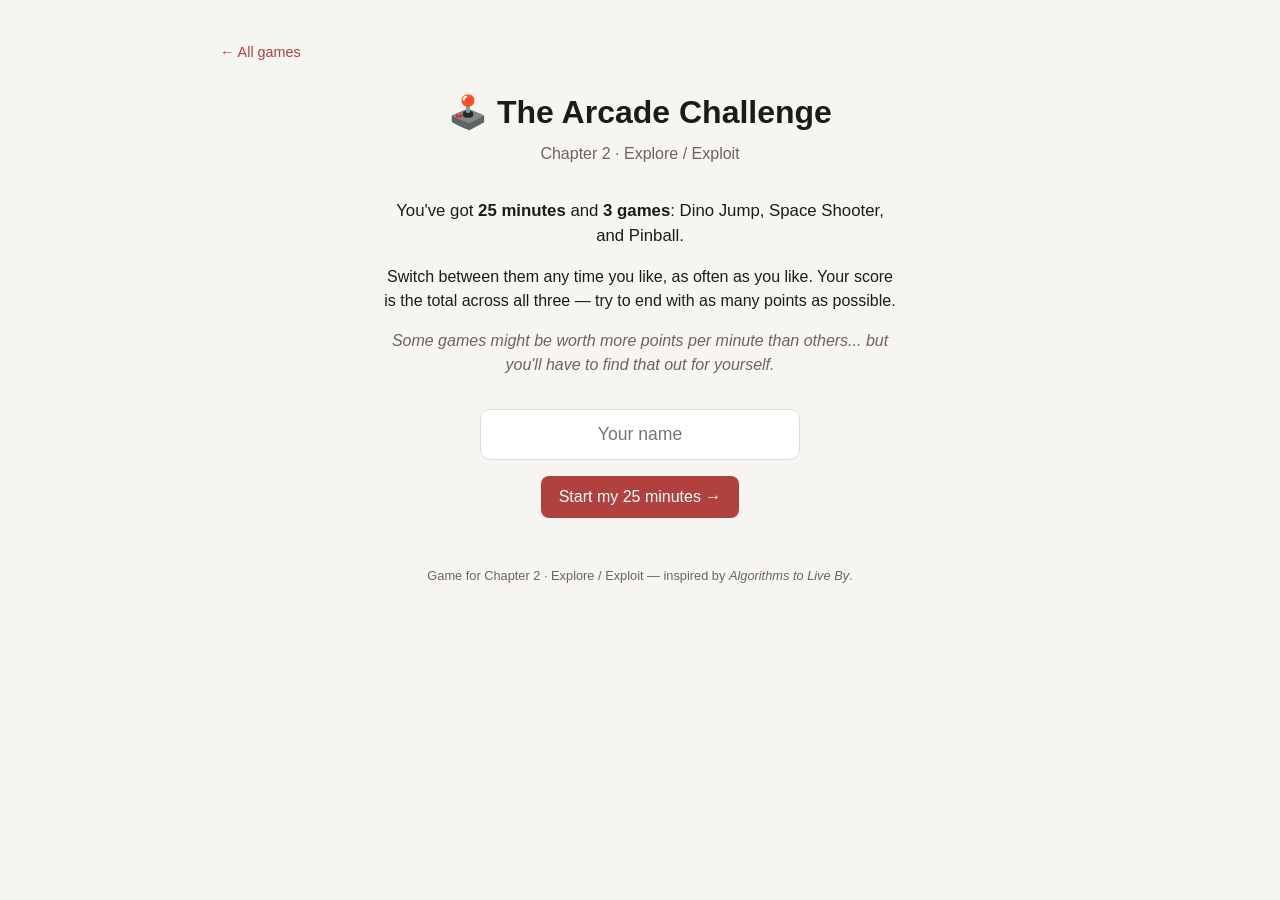
==== games/arcade/index.html @ 35232f70 "Add The Arcade Challenge for Chapter 2: Explore/Exploit Three offline-capable canvas mini-games (Din" ====
<!doctype html>
<html lang="en">
<head>
<meta charset="utf-8">
<meta name="viewport" content="width=device-width, initial-scale=1">
<title>The Arcade Challenge — Algorithms to Live By</title>
<link rel="stylesheet" href="../../assets/style.css">
<link rel="stylesheet" href="arcade.css">
</head>
<body>
<div class="wrap">
  <a class="back-link" href="../../index.html">&larr; All games</a>

  <header class="page-head">
    <h1>🕹️ The Arcade Challenge</h1>
    <p>Chapter 2 · Explore / Exploit</p>
  </header>

  <!-- ===== START SCREEN ===== -->
  <div class="start-screen" id="startScreen">
    <p style="font-size:1.05rem">You've got <strong>25 minutes</strong> and <strong>3 games</strong>: Dino Jump, Space Shooter, and Pinball.</p>
    <p>Switch between them any time you like, as often as you like. Your score is the total across all three — try to end with as many points as possible.</p>
    <p style="color:var(--muted);font-style:italic">Some games might be worth more points per minute than others... but you'll have to find that out for yourself.</p>
    <input type="text" id="nameInput" placeholder="Your name">
    <div>
      <button class="btn" id="startBtn">Start my 25 minutes →</button>
    </div>
  </div>

  <!-- ===== PLAY SCREEN ===== -->
  <div id="playScreen" style="display:none">
    <div class="arcade-header">
      <div class="arcade-stat">
        <span class="num" id="playerNameDisplay">—</span>
        <span class="label">Player</span>
      </div>
      <div class="arcade-stat timer" id="timerStat">
        <span class="num" id="timerDisplay">25:00</span>
        <span class="label">Time left</span>
      </div>
      <div class="arcade-stat">
        <span class="num" id="totalScoreDisplay">0</span>
        <span class="label">Total score</span>
      </div>
    </div>

    <div class="arcade-tabs">
      <button class="arcade-tab" data-game="dino">🦖 Dino Jump</button>
      <button class="arcade-tab" data-game="shooter">🚀 Space Shooter</button>
      <button class="arcade-tab" data-game="pinball">🕹️ Pinball</button>
    </div>

    <div class="arcade-stage" id="stageWrap"></div>
    <p class="arcade-help" id="helpText"></p>

    <div class="controls">
      <button class="btn secondary" id="endEarlyBtn">End session early</button>
    </div>
  </div>

  <!-- ===== END SCREEN ===== -->
  <div class="end-overlay" id="endScreen" style="display:none">
    <h2>⏰ Time's up, <span id="endName">—</span>!</h2>
    <div class="final-score-num" id="finalScore">0</div>
    <div class="write-down-note">✍️ Write this number down and tell your teacher — an award's on the line!</div>

    <div id="breakdownList"></div>

    <div class="controls">
      <button class="btn secondary" id="playAgainBtn">Play again →</button>
    </div>

    <p class="date-counter" id="roundDoneNote" style="display:none">Want to see why some games scored better? Ask your teacher for the password.</p>

    <div class="panel lock-panel" id="lockPanel" style="display:none">
      <div class="lock-icon">🔒</div>
      <h3>Ready to see how it's really done?</h3>
      <p>Ask your teacher for the password once everyone's had a go.</p>
      <div class="controls">
        <input type="password" class="password-input" id="passwordInput" placeholder="Password">
        <button class="btn" id="unlockBtn">Unlock</button>
      </div>
      <p class="lock-error" id="lockError" style="display:none">Not quite — try again.</p>
    </div>

    <div id="revealContent" style="display:none">
      <div class="panel" id="explainer" style="text-align:left">
        <h3>Chapter 2: Explore / Exploit</h3>
        <p>Every one of these three games was secretly worth a <strong>different number of points per hit</strong> — and that multiplier was reshuffled for every single player. You had no way to know which was best except by actually playing all three.</p>
        <p>This is exactly the dilemma computer scientists call the <strong>multi-armed bandit problem</strong>: you have several options with unknown payoffs, limited time, and every minute spent testing one option is a minute not spent cashing in on whatever you already know works. Spend too long exploring, and you waste your remaining time on games you already knew weren't great. Commit too early, and you might be grinding the worst one the whole time.</p>
        <ol class="steps-list">
          <li><strong>Explore</strong> early — try all three games briefly to get a feel for which one is paying out best.</li>
          <li><strong>Exploit</strong> once you're fairly confident — spend most of your remaining time on your current best guess.</li>
          <li>The less time you have left, the less exploring makes sense — a bad decision now has less time to be corrected.</li>
        </ol>
        <p id="yourMultipliers" style="font-style:italic"></p>
        <hr class="divider">
        <p style="font-size:0.85rem;color:var(--muted)"><strong>Where you see it:</strong> a streaming app deciding whether to recommend your favourite genre again or try something new. A doctor choosing a well-known treatment vs. a promising new one. A restaurant-goer deciding between their usual order and today's special.</p>
      </div>
    </div>
  </div>

  <footer class="site-foot">Game for Chapter 2 · Explore / Exploit — inspired by <em>Algorithms to Live By</em>.</footer>
</div>

<script src="../../assets/lock-shared.js"></script>
<script src="dino.js"></script>
<script src="shooter.js"></script>
<script src="pinball.js"></script>
<script>
const GAMES = {
  dino: { label: "🦖 Dino Jump", help: "Press Space, tap, or click to jump over the cacti.", w: 800, h: 300 },
  shooter: { label: "🚀 Space Shooter", help: "Move with the arrow keys, or drag your finger/mouse. Your ship fires on its own.", w: 800, h: 500 },
  pinball: { label: "🕹️ Pinball", help: "Left flipper: Z or ←. Right flipper: / or →. Or use the buttons below on a touch screen.", w: 500, h: 700 },
};
const SESSION_SECONDS = 25 * 60;

let playerName = "";
let totalScore = 0;
let perGame = { dino: 0, shooter: 0, pinball: 0 };
let multipliers = {};
let activeGame = null;
let currentModule = null;
let timeLeft = SESSION_SECONDS;
let timerId = null;

const startScreen = document.getElementById("startScreen");
const playScreen = document.getElementById("playScreen");
const endScreen = document.getElementById("endScreen");
const nameInput = document.getElementById("nameInput");
const startBtn = document.getElementById("startBtn");
const playerNameDisplay = document.getElementById("playerNameDisplay");
const timerDisplay = document.getElementById("timerDisplay");
const timerStat = document.getElementById("timerStat");
const totalScoreDisplay = document.getElementById("totalScoreDisplay");
const stageWrap = document.getElementById("stageWrap");
const helpText = document.getElementById("helpText");
const endEarlyBtn = document.getElementById("endEarlyBtn");
const endName = document.getElementById("endName");
const finalScoreEl = document.getElementById("finalScore");
const breakdownListEl = document.getElementById("breakdownList");
const playAgainBtn = document.getElementById("playAgainBtn");

const lock = initGameLock({
  game: "arcade",
  lockPanelEl: document.getElementById("lockPanel"),
  passwordInputEl: document.getElementById("passwordInput"),
  unlockBtnEl: document.getElementById("unlockBtn"),
  lockErrorEl: document.getElementById("lockError"),
  contentEl: document.getElementById("revealContent"),
  noteEl: document.getElementById("roundDoneNote"),
});

function shuffle(arr) {
  const a = arr.slice();
  for (let i = a.length - 1; i > 0; i--) {
    const j = Math.floor(Math.random() * (i + 1));
    [a[i], a[j]] = [a[j], a[i]];
  }
  return a;
}

function formatTime(sec) {
  const m = Math.floor(sec / 60);
  const s = sec % 60;
  return `${m}:${String(s).padStart(2, "0")}`;
}

function awardPoints(gameId, basePoints) {
  const pts = Math.round(basePoints * multipliers[gameId]);
  totalScore = Math.max(0, totalScore + pts);
  perGame[gameId] = Math.max(0, perGame[gameId] + pts);
  totalScoreDisplay.textContent = totalScore;
}

function stopCurrent() {
  if (currentModule) currentModule.stop();
  currentModule = null;
  stageWrap.innerHTML = "";
}

function switchTab(gameId) {
  stopCurrent();
  activeGame = gameId;
  document.querySelectorAll(".arcade-tab").forEach((btn) => {
    btn.classList.toggle("active", btn.dataset.game === gameId);
  });
  helpText.textContent = GAMES[gameId].help;

  const canvas = document.createElement("canvas");
  stageWrap.appendChild(canvas);

  const scoreCb = (pts) => awardPoints(gameId, pts);

  if (gameId === "dino") {
    currentModule = window.ArcadeDino;
    currentModule.start(canvas, scoreCb);
  } else if (gameId === "shooter") {
    currentModule = window.ArcadeShooter;
    currentModule.start(canvas, scoreCb);
  } else {
    const padWrap = document.createElement("div");
    padWrap.className = "on-screen-controls";
    const leftBtn = document.createElement("button");
    leftBtn.className = "control-pad-btn";
    leftBtn.textContent = "◀";
    leftBtn.type = "button";
    const rightBtn = document.createElement("button");
    rightBtn.className = "control-pad-btn";
    rightBtn.textContent = "▶";
    rightBtn.type = "button";
    padWrap.appendChild(leftBtn);
    padWrap.appendChild(rightBtn);
    stageWrap.appendChild(padWrap);

    currentModule = window.ArcadePinball;
    currentModule.start(canvas, scoreCb, { leftBtn, rightBtn });
  }
}

document.querySelectorAll(".arcade-tab").forEach((btn) => {
  btn.addEventListener("click", () => switchTab(btn.dataset.game));
});

function tick() {
  timeLeft -= 1;
  timerDisplay.textContent = formatTime(Math.max(0, timeLeft));
  timerStat.classList.toggle("low", timeLeft <= 60);
  if (timeLeft <= 0) endSession();
}

function startSession() {
  playerName = nameInput.value.trim() || "Player";
  totalScore = 0;
  perGame = { dino: 0, shooter: 0, pinball: 0 };
  const levels = shuffle([0.6, 1.0, 1.8]);
  multipliers = { dino: levels[0], shooter: levels[1], pinball: levels[2] };
  timeLeft = SESSION_SECONDS;

  playerNameDisplay.textContent = playerName;
  totalScoreDisplay.textContent = "0";
  timerDisplay.textContent = formatTime(timeLeft);
  timerStat.classList.remove("low");

  startScreen.style.display = "none";
  endScreen.style.display = "none";
  playScreen.style.display = "block";

  switchTab("dino");
  timerId = setInterval(tick, 1000);
}

function endSession() {
  clearInterval(timerId);
  timerId = null;
  stopCurrent();
  playScreen.style.display = "none";
  endScreen.style.display = "block";

  endName.textContent = playerName;
  finalScoreEl.textContent = totalScore;
  breakdownListEl.innerHTML = "";
  Object.entries(GAMES).forEach(([id, g]) => {
    const row = document.createElement("div");
    row.className = "breakdown-row";
    row.innerHTML = `<span>${g.label}</span><span><strong>${perGame[id]}</strong></span>`;
    breakdownListEl.appendChild(row);
  });

  document.getElementById("yourMultipliers").textContent =
    `Your hidden multipliers this round: Dino Jump ×${multipliers.dino}, Space Shooter ×${multipliers.shooter}, Pinball ×${multipliers.pinball}.`;

  document.getElementById("roundDoneNote").style.display = lock.isUnlocked() ? "none" : "block";
  lock.reveal();
}

startBtn.addEventListener("click", startSession);
nameInput.addEventListener("keydown", (e) => { if (e.key === "Enter") startSession(); });
endEarlyBtn.addEventListener("click", () => {
  if (confirm("End your session now? Your final score will be locked in.")) endSession();
});
playAgainBtn.addEventListener("click", () => {
  endScreen.style.display = "none";
  startScreen.style.display = "block";
});
</script>
</body>
</html>
---- assets/style.css ----
:root {
  --bg: #f7f5f2;
  --panel: #ffffff;
  --ink: #1c1b1a;
  --muted: #6b6560;
  --accent: #b0413e;
  --accent-ink: #ffffff;
  --border: #e3ddd4;
  --cell: #d8d2c8;
  --cell-ink: #f7f5f2;
  --good: #2f6f4f;
  --bad: #b0413e;
  --code-bg: #1c1b1a;
  --code-ink: #f0e9df;
  font-family: -apple-system, "Segoe UI", Helvetica, Arial, sans-serif;
}

* { box-sizing: border-box; }

body {
  margin: 0;
  background: var(--bg);
  color: var(--ink);
  line-height: 1.5;
}

.wrap {
  max-width: 880px;
  margin: 0 auto;
  padding: 2.5rem 1.25rem 4rem;
}

a { color: var(--accent); }

header.page-head {
  text-align: center;
  margin-bottom: 2rem;
}

header.page-head h1 {
  font-size: 2rem;
  margin: 0 0 0.4rem;
}

header.page-head p {
  color: var(--muted);
  margin: 0.2rem 0;
}

.back-link {
  display: inline-block;
  margin-bottom: 1.5rem;
  font-size: 0.9rem;
  text-decoration: none;
}

.card-grid {
  display: grid;
  grid-template-columns: repeat(auto-fit, minmax(220px, 1fr));
  gap: 1rem;
  margin-top: 2rem;
}

.card {
  background: var(--panel);
  border: 1px solid var(--border);
  border-radius: 10px;
  padding: 1.25rem;
  text-decoration: none;
  color: var(--ink);
  display: block;
  transition: transform 0.12s ease, box-shadow 0.12s ease;
}

.card:hover {
  transform: translateY(-2px);
  box-shadow: 0 6px 16px rgba(0,0,0,0.08);
}

.card.locked {
  opacity: 0.55;
  pointer-events: none;
}

.card h3 {
  margin: 0 0 0.35rem;
  font-size: 1.05rem;
}

.card p {
  margin: 0;
  color: var(--muted);
  font-size: 0.9rem;
}

.tag {
  display: inline-block;
  font-size: 0.7rem;
  text-transform: uppercase;
  letter-spacing: 0.04em;
  background: var(--border);
  color: var(--muted);
  border-radius: 999px;
  padding: 0.15rem 0.55rem;
  margin-bottom: 0.6rem;
}

.panel {
  background: var(--panel);
  border: 1px solid var(--border);
  border-radius: 10px;
  padding: 1.5rem;
  margin: 1.5rem 0;
}

.grid {
  display: grid;
  grid-template-columns: repeat(7, 1fr);
  gap: 0.5rem;
  margin: 1.5rem 0;
}

.cell {
  background: var(--cell);
  color: var(--cell-ink);
  border: none;
  border-radius: 6px;
  aspect-ratio: 1 / 1;
  display: flex;
  flex-direction: column;
  align-items: center;
  justify-content: center;
  font-size: 0.85rem;
  cursor: pointer;
  transition: background 0.1s ease;
}

.cell:hover:not(:disabled) { background: #c5beb2; }

.cell:disabled {
  background: var(--panel);
  color: var(--ink);
  cursor: default;
  border: 1px solid var(--border);
}

.cell .value {
  font-size: 1.1rem;
  font-weight: 700;
}

.cell.checked { border: 2px solid var(--accent); }

.controls {
  display: flex;
  flex-wrap: wrap;
  gap: 0.6rem;
  align-items: center;
  justify-content: center;
  margin: 1rem 0;
}

button.btn {
  font: inherit;
  background: var(--accent);
  color: var(--accent-ink);
  border: none;
  border-radius: 8px;
  padding: 0.55rem 1.1rem;
  cursor: pointer;
}

button.btn.secondary {
  background: transparent;
  color: var(--accent);
  border: 1px solid var(--accent);
}

button.btn:disabled {
  opacity: 0.4;
  cursor: default;
}

.score-row {
  display: flex;
  justify-content: center;
  gap: 2rem;
  text-align: center;
  margin: 1rem 0;
}

.score-row .num {
  font-size: 1.8rem;
  font-weight: 700;
  display: block;
}

.score-row .label {
  color: var(--muted);
  font-size: 0.8rem;
  text-transform: uppercase;
  letter-spacing: 0.03em;
}

.result-banner {
  text-align: center;
  font-weight: 600;
  padding: 0.75rem;
  border-radius: 8px;
  margin: 1rem 0;
}

.result-banner.correct { background: #e4f0e9; color: var(--good); }
.result-banner.wrong { background: #f6e4e3; color: var(--bad); }

.code-compare {
  display: grid;
  grid-template-columns: 1fr 1fr;
  gap: 1rem;
  margin-top: 1rem;
}

@media (max-width: 640px) {
  .code-compare { grid-template-columns: 1fr; }
  .grid { grid-template-columns: repeat(5, 1fr); }
}

.code-block h4 {
  margin: 0 0 0.4rem;
  font-size: 0.95rem;
}

.code-block .complexity {
  color: var(--muted);
  font-size: 0.8rem;
  margin: 0.2rem 0 0.5rem;
}

pre {
  background: var(--code-bg);
  color: var(--code-ink);
  border-radius: 8px;
  padding: 1rem;
  overflow-x: auto;
  font-size: 0.85rem;
  margin: 0;
}

hr.divider {
  border: none;
  border-top: 1px solid var(--border);
  margin: 2rem 0;
}

.steps-list {
  padding-left: 1.2rem;
  margin: 0.5rem 0;
}

.steps-list li { margin-bottom: 0.7rem; }

.candidate-card {
  background: var(--panel);
  border: 1px solid var(--border);
  border-radius: 14px;
  padding: 2rem 1.5rem;
  text-align: center;
  max-width: 420px;
  margin: 1.5rem auto;
}

.candidate-card .name {
  font-size: 1.4rem;
  font-weight: 700;
  margin-bottom: 0.3rem;
}

.candidate-card .bio {
  color: var(--muted);
  margin-bottom: 1.25rem;
  min-height: 2.6em;
}

.candidate-card .score-label {
  font-size: 0.7rem;
  text-transform: uppercase;
  letter-spacing: 0.04em;
  color: var(--muted);
}

.candidate-card .score {
  font-size: 2.6rem;
  font-weight: 800;
  color: var(--accent);
  line-height: 1.1;
}

.date-counter {
  text-align: center;
  color: var(--muted);
  font-size: 0.9rem;
  margin-bottom: 0.25rem;
}

.history-strip {
  display: flex;
  flex-wrap: wrap;
  gap: 0.4rem;
  justify-content: center;
  margin: 1rem 0 1.5rem;
}

.history-chip {
  background: var(--cell);
  color: var(--cell-ink);
  border-radius: 999px;
  padding: 0.3rem 0.7rem;
  font-size: 0.8rem;
  font-weight: 600;
}

.history-chip.best-so-far {
  background: var(--accent);
  color: var(--accent-ink);
}

.results-list {
  list-style: none;
  padding: 0;
  margin: 1rem 0;
  display: flex;
  flex-direction: column;
  gap: 0.4rem;
}

.results-row {
  display: flex;
  justify-content: space-between;
  align-items: center;
  padding: 0.55rem 0.9rem;
  border-radius: 8px;
  background: var(--panel);
  border: 1px solid var(--border);
  font-size: 0.95rem;
}

.results-row.chosen {
  border-color: var(--accent);
  background: #f6e9e8;
  font-weight: 700;
}

.results-row .row-name { text-align: left; }
.results-row .row-score { font-weight: 700; }

.lock-panel {
  text-align: center;
}

.lock-panel .lock-icon {
  font-size: 2rem;
  margin-bottom: 0.5rem;
}

input.password-input {
  font: inherit;
  padding: 0.55rem 0.9rem;
  border: 1px solid var(--border);
  border-radius: 8px;
  background: var(--bg);
  color: var(--ink);
  max-width: 200px;
  text-align: center;
}

.lock-error {
  color: var(--bad);
  font-size: 0.85rem;
  margin-top: 0.5rem;
}

.choice-row {
  display: flex;
  flex-wrap: wrap;
  gap: 0.6rem;
  justify-content: center;
  margin: 1rem 0 1.5rem;
}

.choice-btn {
  font: inherit;
  background: var(--panel);
  color: var(--ink);
  border: 1.5px solid var(--border);
  border-radius: 10px;
  padding: 0.7rem 1.1rem;
  cursor: pointer;
  text-align: center;
  min-width: 6.5rem;
}

.choice-btn .choice-title { font-weight: 700; display: block; }
.choice-btn .choice-sub { font-size: 0.75rem; color: var(--muted); display: block; margin-top: 0.15rem; }

.choice-btn.selected {
  border-color: var(--accent);
  background: #f6e9e8;
}

.spot-strip {
  display: flex;
  gap: 0.35rem;
  justify-content: center;
  flex-wrap: wrap;
  margin: 1rem 0 1.5rem;
}

.spot-chip {
  width: 2.1rem;
  height: 2.1rem;
  border-radius: 6px;
  display: flex;
  align-items: center;
  justify-content: center;
  font-size: 0.75rem;
  font-weight: 700;
  background: var(--cell);
  color: var(--cell-ink);
}

.spot-chip.taken { background: #cbb9b6; color: #5a3f3d; }
.spot-chip.free { background: var(--good); color: #fff; }
.spot-chip.parked { background: var(--accent); color: #fff; outline: 2px solid var(--ink); }
.spot-chip.current { outline: 2px solid var(--accent); }

.big-stat {
  text-align: center;
  margin: 1.25rem 0;
}

.big-stat .num {
  font-size: 3rem;
  font-weight: 800;
  color: var(--accent);
  line-height: 1;
  display: block;
  font-variant-numeric: tabular-nums;
}

.big-stat .label {
  color: var(--muted);
  font-size: 0.85rem;
  text-transform: uppercase;
  letter-spacing: 0.04em;
}

.bank-row {
  display: flex;
  justify-content: center;
  gap: 2.5rem;
  margin: 1.25rem 0;
}

.streak-track {
  display: flex;
  gap: 0.35rem;
  justify-content: center;
  flex-wrap: wrap;
  margin: 1rem 0 1.5rem;
}

.streak-node {
  width: 2.4rem;
  height: 2.4rem;
  border-radius: 50%;
  display: flex;
  align-items: center;
  justify-content: center;
  font-size: 0.85rem;
  font-weight: 700;
  background: var(--cell);
  color: var(--cell-ink);
  border: 2px solid var(--border);
}

.streak-node.win { background: var(--good); color: #fff; border-color: var(--good); }
.streak-node.lose { background: var(--bad); color: #fff; border-color: var(--bad); }
.streak-node.pending { background: var(--panel); border-style: dashed; }

footer.site-foot {
  text-align: center;
  color: var(--muted);
  font-size: 0.8rem;
  margin-top: 3rem;
}
---- games/arcade/arcade.css ----
.arcade-header {
  position: sticky;
  top: 0;
  z-index: 10;
  display: flex;
  justify-content: space-between;
  align-items: center;
  flex-wrap: wrap;
  gap: 0.75rem;
  background: var(--panel);
  border: 1px solid var(--border);
  border-radius: 10px;
  padding: 0.75rem 1.1rem;
  margin-bottom: 1rem;
}

.arcade-stat { text-align: center; }
.arcade-stat .num {
  font-size: 1.5rem;
  font-weight: 800;
  color: var(--accent);
  line-height: 1;
  display: block;
  font-variant-numeric: tabular-nums;
}
.arcade-stat .label {
  font-size: 0.68rem;
  text-transform: uppercase;
  letter-spacing: 0.04em;
  color: var(--muted);
}

.arcade-stat.timer .num { color: var(--ink); }
.arcade-stat.timer.low .num { color: var(--bad); }

.arcade-tabs {
  display: flex;
  gap: 0.5rem;
  margin-bottom: 1rem;
  flex-wrap: wrap;
  justify-content: center;
}

.arcade-tab {
  font: inherit;
  background: var(--panel);
  border: 1.5px solid var(--border);
  border-radius: 10px;
  padding: 0.6rem 1.1rem;
  cursor: pointer;
  font-weight: 600;
  color: var(--ink);
}

.arcade-tab.active {
  border-color: var(--accent);
  background: #f6e9e8;
  color: var(--accent);
}

.arcade-stage {
  display: flex;
  flex-direction: column;
  align-items: center;
  margin: 0 auto 1rem;
}

.arcade-stage canvas {
  max-width: 100%;
  background: #10141c;
  border-radius: 12px;
  border: 1px solid var(--border);
  touch-action: none;
  display: block;
}

.arcade-help {
  text-align: center;
  color: var(--muted);
  font-size: 0.85rem;
  margin: -0.5rem 0 1.5rem;
}

.start-screen, .end-overlay {
  text-align: center;
  max-width: 32rem;
  margin: 2rem auto;
}

.start-screen input[type="text"] {
  font: inherit;
  font-size: 1.1rem;
  padding: 0.7rem 1rem;
  border: 1.5px solid var(--border);
  border-radius: 10px;
  width: 100%;
  max-width: 20rem;
  text-align: center;
  margin: 1rem 0;
}

.final-score-num {
  font-size: 4.5rem;
  font-weight: 800;
  color: var(--accent);
  line-height: 1;
  margin: 0.5rem 0;
  font-variant-numeric: tabular-nums;
}

.breakdown-row {
  display: flex;
  justify-content: space-between;
  padding: 0.5rem 0.9rem;
  border-radius: 8px;
  background: var(--panel);
  border: 1px solid var(--border);
  margin: 0.4rem 0;
  font-size: 0.95rem;
}

.write-down-note {
  background: #fbf0ce;
  border: 1px solid #e3c65c;
  border-radius: 10px;
  padding: 0.9rem 1.1rem;
  font-weight: 600;
  margin: 1.2rem 0;
}

.on-screen-controls {
  display: flex;
  justify-content: center;
  gap: 1rem;
  margin: 0.75rem 0 1.5rem;
}

.control-pad-btn {
  font-size: 1.6rem;
  width: 3.2rem;
  height: 3.2rem;
  border-radius: 50%;
  border: 1.5px solid var(--border);
  background: var(--panel);
  cursor: pointer;
  user-select: none;
}

.control-pad-btn:active { background: #f6e9e8; border-color: var(--accent); }
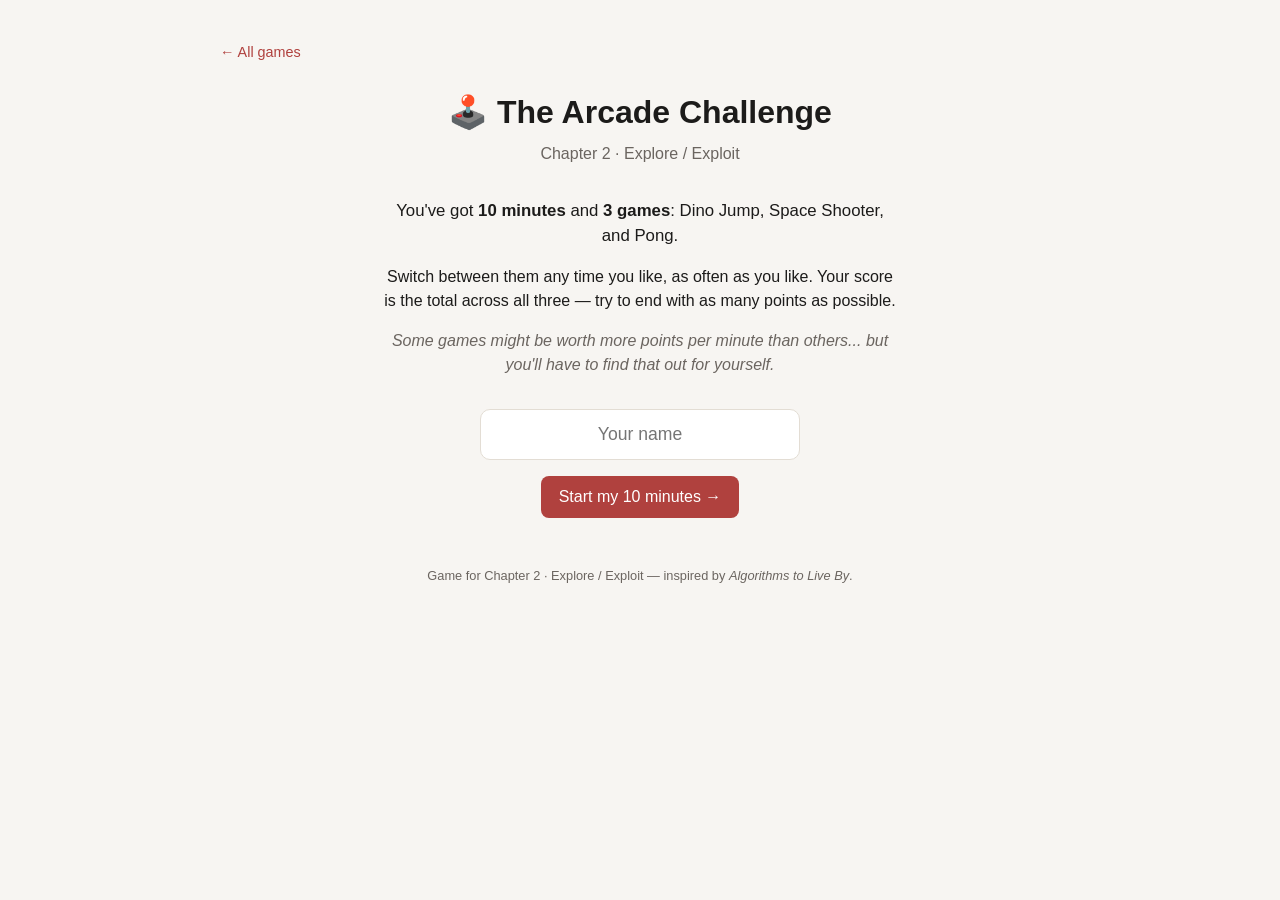
==== commit f6281d30: "Swap Pinball for Pong, cut session to 10 min, add regret stat Pinball's flipper physics was the shak" ====
--- a/games/arcade/index.html
+++ b/games/arcade/index.html
@@ -18,12 +18,12 @@
 
   <!-- ===== START SCREEN ===== -->
   <div class="start-screen" id="startScreen">
-    <p style="font-size:1.05rem">You've got <strong>25 minutes</strong> and <strong>3 games</strong>: Dino Jump, Space Shooter, and Pinball.</p>
+    <p style="font-size:1.05rem">You've got <strong>10 minutes</strong> and <strong>3 games</strong>: Dino Jump, Space Shooter, and Pong.</p>
     <p>Switch between them any time you like, as often as you like. Your score is the total across all three — try to end with as many points as possible.</p>
     <p style="color:var(--muted);font-style:italic">Some games might be worth more points per minute than others... but you'll have to find that out for yourself.</p>
     <input type="text" id="nameInput" placeholder="Your name">
     <div>
-      <button class="btn" id="startBtn">Start my 25 minutes →</button>
+      <button class="btn" id="startBtn">Start my 10 minutes →</button>
     </div>
   </div>
 
@@ -47,7 +47,7 @@
     <div class="arcade-tabs">
       <button class="arcade-tab" data-game="dino">🦖 Dino Jump</button>
       <button class="arcade-tab" data-game="shooter">🚀 Space Shooter</button>
-      <button class="arcade-tab" data-game="pinball">🕹️ Pinball</button>
+      <button class="arcade-tab" data-game="pong">🏓 Pong</button>
     </div>
 
     <div class="arcade-stage" id="stageWrap"></div>
@@ -95,6 +95,10 @@
         </ol>
         <p id="yourMultipliers" style="font-style:italic"></p>
         <hr class="divider">
+        <h3>Your regret, quantified</h3>
+        <p>Computer scientists call the gap between what you actually scored and what you <em>could</em> have scored (if you'd known the best game from second one) your <strong>regret</strong>. You can't get it to zero — some exploring is always necessary — but a good strategy keeps it small.</p>
+        <p id="regretExplain" style="font-style:italic"></p>
+        <hr class="divider">
         <p style="font-size:0.85rem;color:var(--muted)"><strong>Where you see it:</strong> a streaming app deciding whether to recommend your favourite genre again or try something new. A doctor choosing a well-known treatment vs. a promising new one. A restaurant-goer deciding between their usual order and today's special.</p>
       </div>
     </div>
@@ -106,18 +110,20 @@
 <script src="../../assets/lock-shared.js"></script>
 <script src="dino.js"></script>
 <script src="shooter.js"></script>
-<script src="pinball.js"></script>
+<script src="pong.js"></script>
 <script>
 const GAMES = {
   dino: { label: "🦖 Dino Jump", help: "Press Space, tap, or click to jump over the cacti.", w: 800, h: 300 },
   shooter: { label: "🚀 Space Shooter", help: "Move with the arrow keys, or drag your finger/mouse. Your ship fires on its own.", w: 800, h: 500 },
-  pinball: { label: "🕹️ Pinball", help: "Left flipper: Z or ←. Right flipper: / or →. Or use the buttons below on a touch screen.", w: 500, h: 700 },
+  pong: { label: "🏓 Pong", help: "Move with the arrow keys, or drag your finger/mouse. Return the ball to score.", w: 800, h: 500 },
 };
-const SESSION_SECONDS = 25 * 60;
+const SESSION_SECONDS = 10 * 60;
+const RESULT_KEY = "atlb_arcade_result";
 
 let playerName = "";
 let totalScore = 0;
-let perGame = { dino: 0, shooter: 0, pinball: 0 };
+let perGame = { dino: 0, shooter: 0, pong: 0 };
+let gameSeconds = { dino: 0, shooter: 0, pong: 0 };
 let multipliers = {};
 let activeGame = null;
 let currentModule = null;
@@ -194,28 +200,12 @@
 
   if (gameId === "dino") {
     currentModule = window.ArcadeDino;
-    currentModule.start(canvas, scoreCb);
   } else if (gameId === "shooter") {
     currentModule = window.ArcadeShooter;
-    currentModule.start(canvas, scoreCb);
   } else {
-    const padWrap = document.createElement("div");
-    padWrap.className = "on-screen-controls";
-    const leftBtn = document.createElement("button");
-    leftBtn.className = "control-pad-btn";
-    leftBtn.textContent = "◀";
-    leftBtn.type = "button";
-    const rightBtn = document.createElement("button");
-    rightBtn.className = "control-pad-btn";
-    rightBtn.textContent = "▶";
-    rightBtn.type = "button";
-    padWrap.appendChild(leftBtn);
-    padWrap.appendChild(rightBtn);
-    stageWrap.appendChild(padWrap);
-
-    currentModule = window.ArcadePinball;
-    currentModule.start(canvas, scoreCb, { leftBtn, rightBtn });
+    currentModule = window.ArcadePong;
   }
+  currentModule.start(canvas, scoreCb);
 }
 
 document.querySelectorAll(".arcade-tab").forEach((btn) => {
@@ -224,17 +214,20 @@
 
 function tick() {
   timeLeft -= 1;
+  gameSeconds[activeGame] += 1;
   timerDisplay.textContent = formatTime(Math.max(0, timeLeft));
   timerStat.classList.toggle("low", timeLeft <= 60);
   if (timeLeft <= 0) endSession();
 }
 
 function startSession() {
+  localStorage.removeItem(RESULT_KEY);
   playerName = nameInput.value.trim() || "Player";
   totalScore = 0;
-  perGame = { dino: 0, shooter: 0, pinball: 0 };
+  perGame = { dino: 0, shooter: 0, pong: 0 };
+  gameSeconds = { dino: 0, shooter: 0, pong: 0 };
   const levels = shuffle([0.6, 1.0, 1.8]);
-  multipliers = { dino: levels[0], shooter: levels[1], pinball: levels[2] };
+  multipliers = { dino: levels[0], shooter: levels[1], pong: levels[2] };
   timeLeft = SESSION_SECONDS;
 
   playerNameDisplay.textContent = playerName;
@@ -250,28 +243,49 @@
   timerId = setInterval(tick, 1000);
 }
 
+function renderEndScreen(result) {
+  endName.textContent = result.playerName;
+  finalScoreEl.textContent = result.totalScore;
+  breakdownListEl.innerHTML = "";
+  Object.entries(GAMES).forEach(([id, g]) => {
+    const secs = result.gameSeconds[id];
+    const rate = secs > 0 ? (result.perGame[id] / secs * 60).toFixed(1) : "—";
+    const row = document.createElement("div");
+    row.className = "breakdown-row";
+    row.innerHTML = `<span>${g.label} <span style="color:var(--muted);font-weight:400">(${rate === "—" ? "not played" : rate + " pts/min"})</span></span><span><strong>${result.perGame[id]}</strong></span>`;
+    breakdownListEl.appendChild(row);
+  });
+
+  document.getElementById("yourMultipliers").textContent =
+    `Your hidden multipliers this round: Dino Jump ×${result.multipliers.dino}, Space Shooter ×${result.multipliers.shooter}, Pong ×${result.multipliers.pong}.`;
+
+  const rates = Object.keys(GAMES)
+    .filter((id) => result.gameSeconds[id] > 0)
+    .map((id) => result.perGame[id] / result.gameSeconds[id]);
+  const bestRate = rates.length ? Math.max(...rates) : 0;
+  const hypothetical = Math.round(bestRate * SESSION_SECONDS);
+  const gap = hypothetical - result.totalScore;
+  document.getElementById("regretExplain").textContent =
+    gap <= 3
+      ? `You barely left anything on the table — your final score of ${result.totalScore} is close to the ${hypothetical} you'd have gotten by spending the whole session on your best-scoring game. You found it fast!`
+      : `If you'd spent the full 10 minutes purely on your best-scoring game, you'd have scored around ${hypothetical}. Your actual score was ${result.totalScore} — that ${gap}-point gap is your regret, and it's the real cost of the time you spent exploring.`;
+
+  document.getElementById("roundDoneNote").style.display = lock.isUnlocked() ? "none" : "block";
+  lock.reveal();
+
+  startScreen.style.display = "none";
+  playScreen.style.display = "none";
+  endScreen.style.display = "block";
+}
+
 function endSession() {
   clearInterval(timerId);
   timerId = null;
   stopCurrent();
-  playScreen.style.display = "none";
-  endScreen.style.display = "block";
-
-  endName.textContent = playerName;
-  finalScoreEl.textContent = totalScore;
-  breakdownListEl.innerHTML = "";
-  Object.entries(GAMES).forEach(([id, g]) => {
-    const row = document.createElement("div");
-    row.className = "breakdown-row";
-    row.innerHTML = `<span>${g.label}</span><span><strong>${perGame[id]}</strong></span>`;
-    breakdownListEl.appendChild(row);
-  });
-
-  document.getElementById("yourMultipliers").textContent =
-    `Your hidden multipliers this round: Dino Jump ×${multipliers.dino}, Space Shooter ×${multipliers.shooter}, Pinball ×${multipliers.pinball}.`;
-
-  document.getElementById("roundDoneNote").style.display = lock.isUnlocked() ? "none" : "block";
-  lock.reveal();
+
+  const result = { playerName, totalScore, perGame, gameSeconds, multipliers };
+  localStorage.setItem(RESULT_KEY, JSON.stringify(result));
+  renderEndScreen(result);
 }
 
 startBtn.addEventListener("click", startSession);
@@ -280,9 +294,22 @@
   if (confirm("End your session now? Your final score will be locked in.")) endSession();
 });
 playAgainBtn.addEventListener("click", () => {
+  localStorage.removeItem(RESULT_KEY);
   endScreen.style.display = "none";
   startScreen.style.display = "block";
 });
+
+// If a finished session exists (e.g. the page got reloaded), show that result
+// screen instead of dumping the student back to a blank start screen.
+(function restoreResultIfAny() {
+  const saved = localStorage.getItem(RESULT_KEY);
+  if (!saved) return;
+  try {
+    renderEndScreen(JSON.parse(saved));
+  } catch (e) {
+    localStorage.removeItem(RESULT_KEY);
+  }
+})();
 </script>
 </body>
 </html>
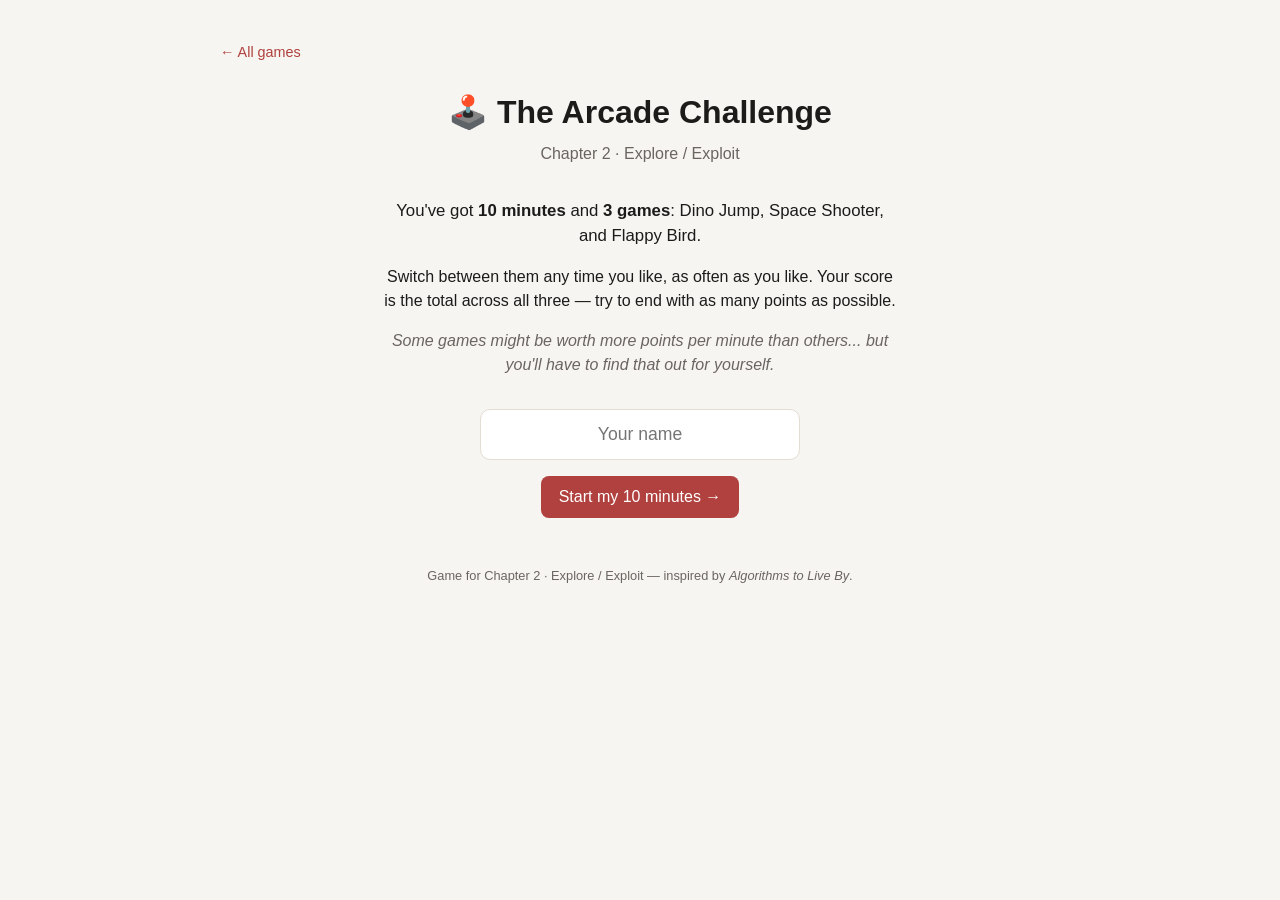
==== commit 5031c82b: "Buff Space Shooter's threat, replace Pong with Flappy Bird Space Shooter's diver enemies had a homin" ====
--- a/games/arcade/index.html
+++ b/games/arcade/index.html
@@ -18,7 +18,7 @@
 
   <!-- ===== START SCREEN ===== -->
   <div class="start-screen" id="startScreen">
-    <p style="font-size:1.05rem">You've got <strong>10 minutes</strong> and <strong>3 games</strong>: Dino Jump, Space Shooter, and Pong.</p>
+    <p style="font-size:1.05rem">You've got <strong>10 minutes</strong> and <strong>3 games</strong>: Dino Jump, Space Shooter, and Flappy Bird.</p>
     <p>Switch between them any time you like, as often as you like. Your score is the total across all three — try to end with as many points as possible.</p>
     <p style="color:var(--muted);font-style:italic">Some games might be worth more points per minute than others... but you'll have to find that out for yourself.</p>
     <input type="text" id="nameInput" placeholder="Your name">
@@ -47,7 +47,7 @@
     <div class="arcade-tabs">
       <button class="arcade-tab" data-game="dino">🦖 Dino Jump</button>
       <button class="arcade-tab" data-game="shooter">🚀 Space Shooter</button>
-      <button class="arcade-tab" data-game="pong">🏓 Pong</button>
+      <button class="arcade-tab" data-game="flappy">🐦 Flappy Bird</button>
     </div>
 
     <div class="arcade-stage" id="stageWrap"></div>
@@ -110,20 +110,23 @@
 <script src="../../assets/lock-shared.js"></script>
 <script src="dino.js"></script>
 <script src="shooter.js"></script>
-<script src="pong.js"></script>
+<script src="flappy.js"></script>
 <script>
 const GAMES = {
-  dino: { label: "🦖 Dino Jump", help: "Press Space, tap, or click to jump over the cacti.", w: 800, h: 300 },
-  shooter: { label: "🚀 Space Shooter", help: "Move with the arrow keys, or drag your finger/mouse. Your ship fires on its own.", w: 800, h: 500 },
-  pong: { label: "🏓 Pong", help: "Move with the arrow keys, or drag your finger/mouse. Return the ball to score.", w: 800, h: 500 },
+  dino: { label: "🦖 Dino Jump", help: "Press Space, tap, or click to jump over the cacti. 3 lives — a hit costs one.", module: () => window.ArcadeDino },
+  shooter: { label: "🚀 Space Shooter", help: "Move with the arrow keys, or drag your finger/mouse. Your ship fires on its own — dodge the red divers or shoot them, they cost a life on contact. 3 lives.", module: () => window.ArcadeShooter },
+  flappy: { label: "🐦 Flappy Bird", help: "Press Space, tap, or click to flap. Thread the gaps — hitting a pipe, the ceiling, or the floor costs a life. Gaps get tighter and faster over time. 3 lives.", module: () => window.ArcadeFlappy },
 };
 const SESSION_SECONDS = 10 * 60;
 const RESULT_KEY = "atlb_arcade_result";
+const MAX_LIVES = 3;
 
 let playerName = "";
 let totalScore = 0;
-let perGame = { dino: 0, shooter: 0, pong: 0 };
-let gameSeconds = { dino: 0, shooter: 0, pong: 0 };
+let perGame = { dino: 0, shooter: 0, flappy: 0 };
+let gameSeconds = { dino: 0, shooter: 0, flappy: 0 };
+let lives = { dino: MAX_LIVES, shooter: MAX_LIVES, flappy: MAX_LIVES };
+let runScore = { dino: 0, shooter: 0, flappy: 0 };
 let multipliers = {};
 let activeGame = null;
 let currentModule = null;
@@ -176,6 +179,7 @@
   const pts = Math.round(basePoints * multipliers[gameId]);
   totalScore = Math.max(0, totalScore + pts);
   perGame[gameId] = Math.max(0, perGame[gameId] + pts);
+  runScore[gameId] = Math.max(0, runScore[gameId] + pts);
   totalScoreDisplay.textContent = totalScore;
 }
 
@@ -183,6 +187,24 @@
   if (currentModule) currentModule.stop();
   currentModule = null;
   stageWrap.innerHTML = "";
+}
+
+function renderLivesRow(el, gameId) {
+  const n = Math.max(0, lives[gameId]);
+  el.textContent = "❤️".repeat(n) + "🖤".repeat(MAX_LIVES - n);
+}
+
+function showGameOver(gameId) {
+  const overlay = stageWrap.querySelector(".game-over-overlay");
+  if (!overlay) return;
+  overlay.querySelector(".run-score").textContent = runScore[gameId];
+  overlay.style.display = "flex";
+}
+
+function restartGame(gameId) {
+  lives[gameId] = MAX_LIVES;
+  runScore[gameId] = 0;
+  if (gameId === activeGame) switchTab(gameId);
 }
 
 function switchTab(gameId) {
@@ -193,19 +215,45 @@
   });
   helpText.textContent = GAMES[gameId].help;
 
+  const livesRow = document.createElement("div");
+  livesRow.className = "lives-row";
+  renderLivesRow(livesRow, gameId);
+  stageWrap.appendChild(livesRow);
+
+  const frame = document.createElement("div");
+  frame.className = "canvas-frame";
   const canvas = document.createElement("canvas");
-  stageWrap.appendChild(canvas);
+  frame.appendChild(canvas);
+
+  const overlay = document.createElement("div");
+  overlay.className = "game-over-overlay";
+  overlay.style.display = "none";
+  overlay.innerHTML = `
+    <h3>💀 Out of lives</h3>
+    <p>You scored <strong class="run-score">0</strong> points on this attempt.</p>
+    <button class="btn" type="button">▶ Try again</button>
+    <p style="font-size:0.8rem;margin-top:0.2rem">...or switch to another game above.</p>
+  `;
+  overlay.querySelector("button").addEventListener("click", () => restartGame(gameId));
+  frame.appendChild(overlay);
+  stageWrap.appendChild(frame);
+
+  runScore[gameId] = 0;
 
   const scoreCb = (pts) => awardPoints(gameId, pts);
-
-  if (gameId === "dino") {
-    currentModule = window.ArcadeDino;
-  } else if (gameId === "shooter") {
-    currentModule = window.ArcadeShooter;
-  } else {
-    currentModule = window.ArcadePong;
+  const livesCb = (n) => {
+    lives[gameId] = n;
+    renderLivesRow(livesRow, gameId);
+    if (n <= 0) showGameOver(gameId);
+  };
+
+  if (lives[gameId] <= 0) {
+    showGameOver(gameId);
+    return;
   }
-  currentModule.start(canvas, scoreCb);
+
+  currentModule = GAMES[gameId].module();
+  currentModule.start(canvas, scoreCb, livesCb, lives[gameId]);
 }
 
 document.querySelectorAll(".arcade-tab").forEach((btn) => {
@@ -214,7 +262,7 @@
 
 function tick() {
   timeLeft -= 1;
-  gameSeconds[activeGame] += 1;
+  if (lives[activeGame] > 0) gameSeconds[activeGame] += 1;
   timerDisplay.textContent = formatTime(Math.max(0, timeLeft));
   timerStat.classList.toggle("low", timeLeft <= 60);
   if (timeLeft <= 0) endSession();
@@ -224,10 +272,12 @@
   localStorage.removeItem(RESULT_KEY);
   playerName = nameInput.value.trim() || "Player";
   totalScore = 0;
-  perGame = { dino: 0, shooter: 0, pong: 0 };
-  gameSeconds = { dino: 0, shooter: 0, pong: 0 };
+  perGame = { dino: 0, shooter: 0, flappy: 0 };
+  gameSeconds = { dino: 0, shooter: 0, flappy: 0 };
+  lives = { dino: MAX_LIVES, shooter: MAX_LIVES, flappy: MAX_LIVES };
+  runScore = { dino: 0, shooter: 0, flappy: 0 };
   const levels = shuffle([0.6, 1.0, 1.8]);
-  multipliers = { dino: levels[0], shooter: levels[1], pong: levels[2] };
+  multipliers = { dino: levels[0], shooter: levels[1], flappy: levels[2] };
   timeLeft = SESSION_SECONDS;
 
   playerNameDisplay.textContent = playerName;
@@ -257,7 +307,7 @@
   });
 
   document.getElementById("yourMultipliers").textContent =
-    `Your hidden multipliers this round: Dino Jump ×${result.multipliers.dino}, Space Shooter ×${result.multipliers.shooter}, Pong ×${result.multipliers.pong}.`;
+    `Your hidden multipliers this round: Dino Jump ×${result.multipliers.dino}, Space Shooter ×${result.multipliers.shooter}, Flappy Bird ×${result.multipliers.flappy}.`;
 
   const rates = Object.keys(GAMES)
     .filter((id) => result.gameSeconds[id] > 0)
--- a/games/arcade/arcade.css
+++ b/games/arcade/arcade.css
@@ -74,6 +74,43 @@
   display: block;
 }
 
+.lives-row {
+  font-size: 1.3rem;
+  letter-spacing: 0.15rem;
+  margin-bottom: 0.5rem;
+}
+
+.canvas-frame {
+  position: relative;
+  max-width: 100%;
+}
+
+.game-over-overlay {
+  position: absolute;
+  inset: 0;
+  background: rgba(16, 20, 28, 0.88);
+  border-radius: 12px;
+  display: flex;
+  flex-direction: column;
+  align-items: center;
+  justify-content: center;
+  text-align: center;
+  gap: 0.6rem;
+  padding: 1rem;
+}
+
+.game-over-overlay h3 {
+  color: #fff;
+  margin: 0;
+  font-size: 1.4rem;
+}
+
+.game-over-overlay p {
+  color: #d9c9b8;
+  margin: 0 0 0.4rem;
+  font-size: 0.95rem;
+}
+
 .arcade-help {
   text-align: center;
   color: var(--muted);
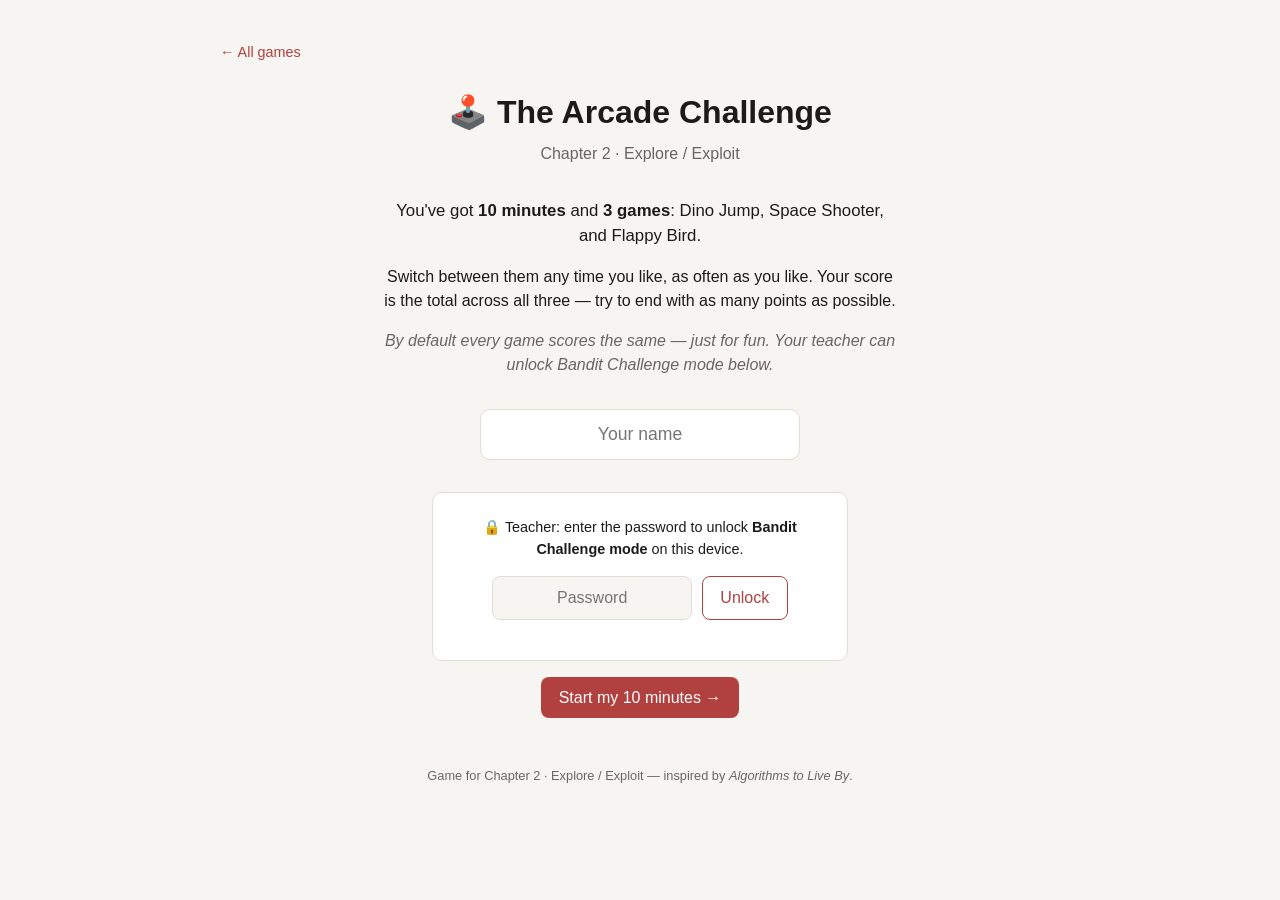
==== commit 417cc8c4: "Split arcade into Free Play (default) and a password-gated Bandit Challenge Free Play is now what ev" ====
--- a/games/arcade/index.html
+++ b/games/arcade/index.html
@@ -20,8 +20,25 @@
   <div class="start-screen" id="startScreen">
     <p style="font-size:1.05rem">You've got <strong>10 minutes</strong> and <strong>3 games</strong>: Dino Jump, Space Shooter, and Flappy Bird.</p>
     <p>Switch between them any time you like, as often as you like. Your score is the total across all three — try to end with as many points as possible.</p>
-    <p style="color:var(--muted);font-style:italic">Some games might be worth more points per minute than others... but you'll have to find that out for yourself.</p>
+    <p style="color:var(--muted);font-style:italic" id="modeHint">By default every game scores the same — just for fun. Your teacher can unlock Bandit Challenge mode below.</p>
     <input type="text" id="nameInput" placeholder="Your name">
+
+    <div class="panel" id="modeUnlockPanel" style="max-width:26rem;margin:1rem auto;text-align:center">
+      <p style="margin:0 0 0.6rem;font-size:0.9rem">🔒 Teacher: enter the password to unlock <strong>Bandit Challenge mode</strong> on this device.</p>
+      <div class="controls">
+        <input type="password" class="password-input" id="modePasswordInput" placeholder="Password">
+        <button class="btn secondary" id="modeUnlockBtn" type="button">Unlock</button>
+      </div>
+      <p class="lock-error" id="modeLockError" style="display:none">Not quite — try again.</p>
+    </div>
+
+    <div id="modeToggleRow" style="display:none;max-width:26rem;margin:1rem auto;text-align:center">
+      <label style="display:flex;align-items:center;gap:0.5rem;justify-content:center;font-size:0.95rem;cursor:pointer">
+        <input type="checkbox" id="hardModeToggle">
+        🎯 Play Bandit Challenge mode (hidden points, harder games)
+      </label>
+    </div>
+
     <div>
       <button class="btn" id="startBtn">Start my 10 minutes →</button>
     </div>
@@ -69,6 +86,8 @@
     <div class="controls">
       <button class="btn secondary" id="playAgainBtn">Play again →</button>
     </div>
+
+    <p class="write-down-note" id="freePlayNote" style="display:none">🎈 That was Free Play mode — every game scored the same, just for fun. Ask your teacher to unlock Bandit Challenge mode to play the real explore/exploit puzzle.</p>
 
     <p class="date-counter" id="roundDoneNote" style="display:none">Want to see why some games scored better? Ask your teacher for the password.</p>
 
@@ -86,7 +105,7 @@
     <div id="revealContent" style="display:none">
       <div class="panel" id="explainer" style="text-align:left">
         <h3>Chapter 2: Explore / Exploit</h3>
-        <p>Every one of these three games was secretly worth a <strong>different number of points per hit</strong> — and that multiplier was reshuffled for every single player. You had no way to know which was best except by actually playing all three.</p>
+        <p>Every one of these three games is secretly worth a <strong>different number of points per hit</strong> — the same for everyone in the room. You had no way to know which was best except by actually playing all three (or asking someone who already had).</p>
         <p>This is exactly the dilemma computer scientists call the <strong>multi-armed bandit problem</strong>: you have several options with unknown payoffs, limited time, and every minute spent testing one option is a minute not spent cashing in on whatever you already know works. Spend too long exploring, and you waste your remaining time on games you already knew weren't great. Commit too early, and you might be grinding the worst one the whole time.</p>
         <ol class="steps-list">
           <li><strong>Explore</strong> early — try all three games briefly to get a feel for which one is paying out best.</li>
@@ -121,6 +140,14 @@
 const RESULT_KEY = "atlb_arcade_result";
 const MAX_LIVES = 3;
 
+// base: everyone's default -- fair points, easygoing games, no puzzle.
+// hard: the "bandit challenge" -- hidden, unequal points and tougher games,
+// unlocked with a teacher password so it stays a deliberate exercise, not a default.
+const MODE_TUNING = {
+  base: { multipliers: { dino: 1, shooter: 1, flappy: 1 }, difficulty: "base" },
+  hard: { multipliers: { dino: 0.4, shooter: 1.0, flappy: 1.8 }, difficulty: "hard" },
+};
+
 let playerName = "";
 let totalScore = 0;
 let perGame = { dino: 0, shooter: 0, flappy: 0 };
@@ -128,6 +155,7 @@
 let lives = { dino: MAX_LIVES, shooter: MAX_LIVES, flappy: MAX_LIVES };
 let runScore = { dino: 0, shooter: 0, flappy: 0 };
 let multipliers = {};
+let sessionMode = "base";
 let activeGame = null;
 let currentModule = null;
 let timeLeft = SESSION_SECONDS;
@@ -160,14 +188,17 @@
   noteEl: document.getElementById("roundDoneNote"),
 });
 
-function shuffle(arr) {
-  const a = arr.slice();
-  for (let i = a.length - 1; i > 0; i--) {
-    const j = Math.floor(Math.random() * (i + 1));
-    [a[i], a[j]] = [a[j], a[i]];
-  }
-  return a;
-}
+const modeLock = initGameLock({
+  game: "arcadeChallenge",
+  lockPanelEl: document.getElementById("modeUnlockPanel"),
+  passwordInputEl: document.getElementById("modePasswordInput"),
+  unlockBtnEl: document.getElementById("modeUnlockBtn"),
+  lockErrorEl: document.getElementById("modeLockError"),
+  contentEl: document.getElementById("modeToggleRow"),
+});
+modeLock.reveal();
+
+const hardModeToggle = document.getElementById("hardModeToggle");
 
 function formatTime(sec) {
   const m = Math.floor(sec / 60);
@@ -253,7 +284,7 @@
   }
 
   currentModule = GAMES[gameId].module();
-  currentModule.start(canvas, scoreCb, livesCb, lives[gameId]);
+  currentModule.start(canvas, scoreCb, livesCb, lives[gameId], MODE_TUNING[sessionMode].difficulty);
 }
 
 document.querySelectorAll(".arcade-tab").forEach((btn) => {
@@ -276,8 +307,8 @@
   gameSeconds = { dino: 0, shooter: 0, flappy: 0 };
   lives = { dino: MAX_LIVES, shooter: MAX_LIVES, flappy: MAX_LIVES };
   runScore = { dino: 0, shooter: 0, flappy: 0 };
-  const levels = shuffle([0.6, 1.0, 1.8]);
-  multipliers = { dino: levels[0], shooter: levels[1], flappy: levels[2] };
+  sessionMode = (modeLock.isUnlocked() && hardModeToggle.checked) ? "hard" : "base";
+  multipliers = MODE_TUNING[sessionMode].multipliers;
   timeLeft = SESSION_SECONDS;
 
   playerNameDisplay.textContent = playerName;
@@ -306,22 +337,38 @@
     breakdownListEl.appendChild(row);
   });
 
-  document.getElementById("yourMultipliers").textContent =
-    `Your hidden multipliers this round: Dino Jump ×${result.multipliers.dino}, Space Shooter ×${result.multipliers.shooter}, Flappy Bird ×${result.multipliers.flappy}.`;
-
-  const rates = Object.keys(GAMES)
-    .filter((id) => result.gameSeconds[id] > 0)
-    .map((id) => result.perGame[id] / result.gameSeconds[id]);
-  const bestRate = rates.length ? Math.max(...rates) : 0;
-  const hypothetical = Math.round(bestRate * SESSION_SECONDS);
-  const gap = hypothetical - result.totalScore;
-  document.getElementById("regretExplain").textContent =
-    gap <= 3
-      ? `You barely left anything on the table — your final score of ${result.totalScore} is close to the ${hypothetical} you'd have gotten by spending the whole session on your best-scoring game. You found it fast!`
-      : `If you'd spent the full 10 minutes purely on your best-scoring game, you'd have scored around ${hypothetical}. Your actual score was ${result.totalScore} — that ${gap}-point gap is your regret, and it's the real cost of the time you spent exploring.`;
-
-  document.getElementById("roundDoneNote").style.display = lock.isUnlocked() ? "none" : "block";
-  lock.reveal();
+  const mode = result.mode || (result.multipliers && result.multipliers.dino !== 1 ? "hard" : "base");
+
+  const freePlayNote = document.getElementById("freePlayNote");
+  const roundDoneNote = document.getElementById("roundDoneNote");
+  const lockPanel = document.getElementById("lockPanel");
+  const revealContent = document.getElementById("revealContent");
+
+  if (mode === "base") {
+    freePlayNote.style.display = "block";
+    roundDoneNote.style.display = "none";
+    lockPanel.style.display = "none";
+    revealContent.style.display = "none";
+  } else {
+    freePlayNote.style.display = "none";
+
+    document.getElementById("yourMultipliers").textContent =
+      `Your hidden multipliers this round: Dino Jump ×${result.multipliers.dino}, Space Shooter ×${result.multipliers.shooter}, Flappy Bird ×${result.multipliers.flappy}.`;
+
+    const rates = Object.keys(GAMES)
+      .filter((id) => result.gameSeconds[id] > 0)
+      .map((id) => result.perGame[id] / result.gameSeconds[id]);
+    const bestRate = rates.length ? Math.max(...rates) : 0;
+    const hypothetical = Math.round(bestRate * SESSION_SECONDS);
+    const gap = hypothetical - result.totalScore;
+    document.getElementById("regretExplain").textContent =
+      gap <= 3
+        ? `You barely left anything on the table — your final score of ${result.totalScore} is close to the ${hypothetical} you'd have gotten by spending the whole session on your best-scoring game. You found it fast!`
+        : `If you'd spent the full 10 minutes purely on your best-scoring game, you'd have scored around ${hypothetical}. Your actual score was ${result.totalScore} — that ${gap}-point gap is your regret, and it's the real cost of the time you spent exploring.`;
+
+    roundDoneNote.style.display = lock.isUnlocked() ? "none" : "block";
+    lock.reveal();
+  }
 
   startScreen.style.display = "none";
   playScreen.style.display = "none";
@@ -333,7 +380,7 @@
   timerId = null;
   stopCurrent();
 
-  const result = { playerName, totalScore, perGame, gameSeconds, multipliers };
+  const result = { playerName, totalScore, perGame, gameSeconds, multipliers, mode: sessionMode };
   localStorage.setItem(RESULT_KEY, JSON.stringify(result));
   renderEndScreen(result);
 }
